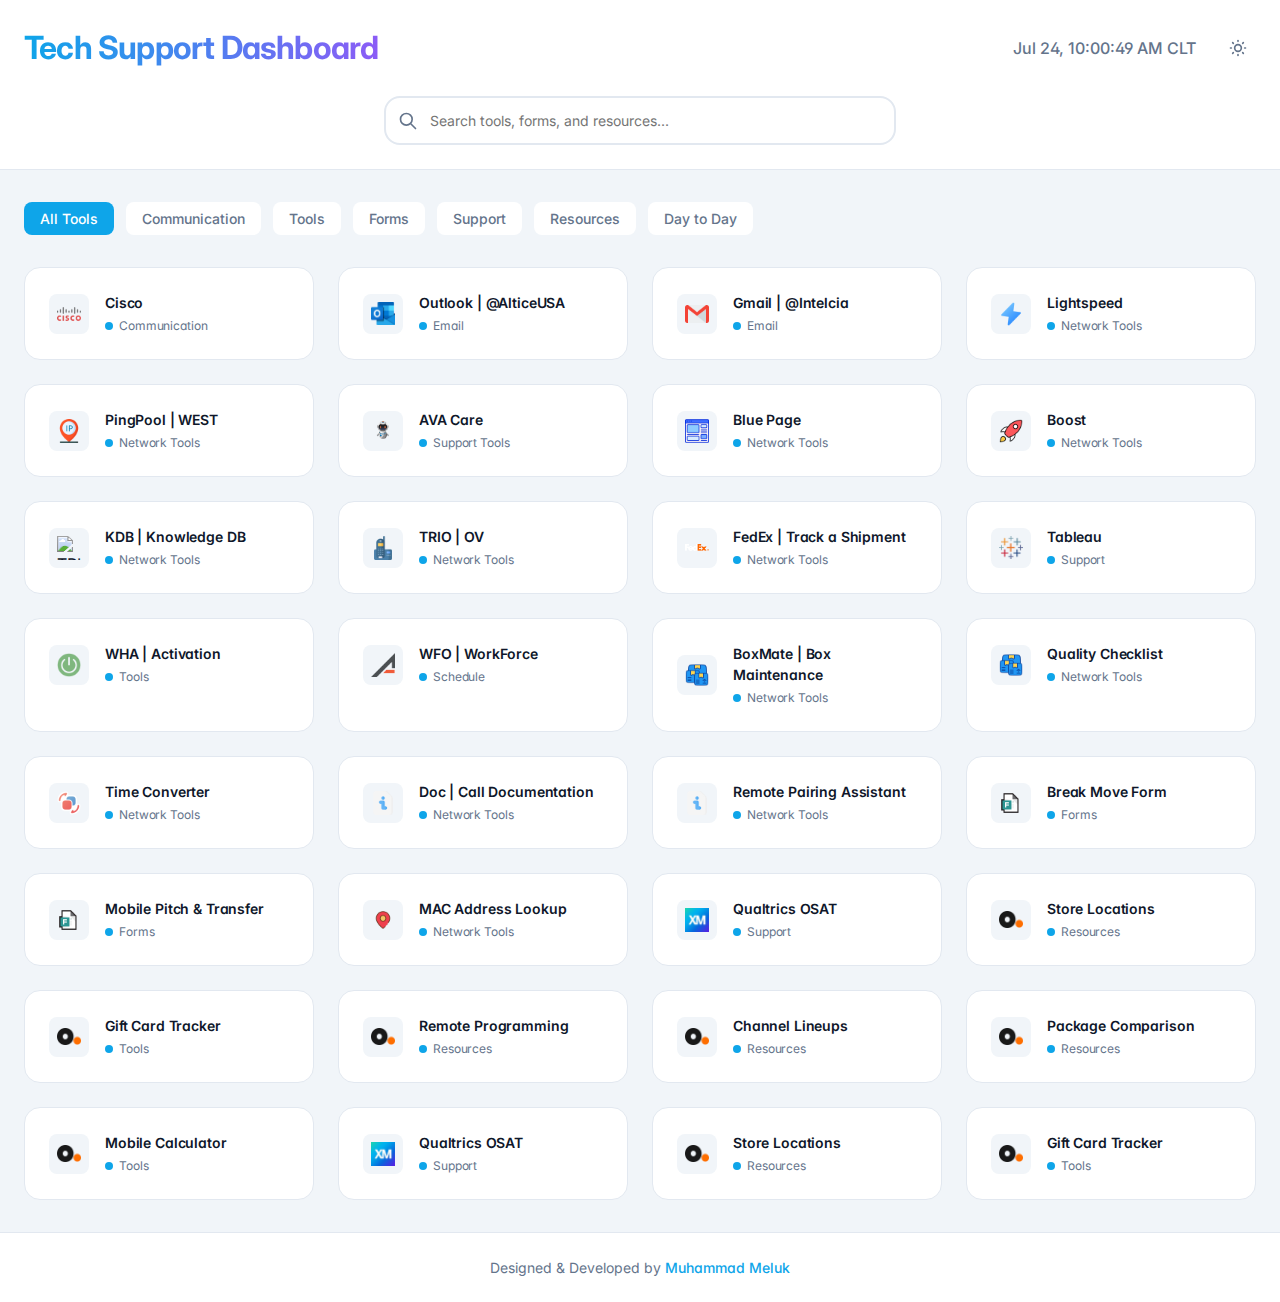
==== index.html @ b650ac80 "++Day to Day" ====
<!DOCTYPE html>
<html lang="en" data-theme="light">
<head>
    <meta charset="UTF-8">
    <meta name="viewport" content="width=device-width, initial-scale=1.0">
    <title>Tech Support Dashboard</title>
    <link rel="stylesheet" href="style.css">
    <link rel="icon" type="image/png" href="./img/accessability.png">
</head>
<body>
    <div class="app">
        <header class="header">
            <div class="header-content">
                <div class="title-section">
                    <h1 class="title">Tech Support Dashboard</h1>
                    <div class="header-utils">
                        <div class="clock" id="clock"></div>
                        <button class="theme-toggle" id="theme-toggle" aria-label="Toggle dark mode">
                            <svg class="sun-icon" xmlns="http://www.w3.org/2000/svg" fill="none" viewBox="0 0 24 24" stroke="currentColor">
                                <path stroke-linecap="round" stroke-linejoin="round" stroke-width="2" d="M12 3v1m0 16v1m9-9h-1M4 12H3m15.364 6.364l-.707-.707M6.343 6.343l-.707-.707m12.728 0l-.707.707M6.343 17.657l-.707.707M16 12a4 4 0 11-8 0 4 4 0 018 0z" />
                            </svg>
                            <svg class="moon-icon" xmlns="http://www.w3.org/2000/svg" fill="none" viewBox="0 0 24 24" stroke="currentColor" style="display: none;">
                                <path stroke-linecap="round" stroke-linejoin="round" stroke-width="2" d="M20.354 15.354A9 9 0 018.646 3.646 9.003 9.003 0 0012 21a9.003 9.003 0 008.354-5.646z" />
                            </svg>
                        </button>
                    </div>
                </div>
                <div class="search-container">
                    <svg class="search-icon" viewBox="0 0 24 24" fill="none" stroke="currentColor">
                        <path stroke-linecap="round" stroke-linejoin="round" stroke-width="2" d="M21 21l-6-6m2-5a7 7 0 11-14 0 7 7 0 0114 0z"/>
                    </svg>
                    <input type="text" id="searchInput" class="search-input" placeholder="Search tools, forms, and resources..." autocomplete="off">
                </div>
            </div>
        </header>

        <main class="main">
            <div class="categories">
                <button class="category-btn active" data-category="all">All Tools</button>
                <button class="category-btn" data-category="Communication">Communication</button>
                <button class="category-btn" data-category="Tools">Tools</button>
                <button class="category-btn" data-category="Forms">Forms</button>
                <button class="category-btn" data-category="Support">Support</button>
                <button class="category-btn" data-category="Resources">Resources</button>
                <button class="category-btn" data-category="dayToDay">Day to Day</button>
            </div>

            <div class="grid">
                <!-- Communication -->
                <div class="card" data-category="Communication">
                    <a href="https://altparplfinp4.cvcauth.com/desktop/container/landing.jsp?locale=en_US" target="_blank">
                        <div class="card-icon">
                            <img src="./img/cisco.png" alt="Cisco">
                        </div>
                        <div class="card-content">
                            <div class="card-title">Cisco</div>
                            <div class="card-category">Communication</div>
                        </div>
                    </a>
                </div>

                <!-- Email -->
                <div class="card" data-category="Communication" data-category="dayToDay">
                    <a href="https://outlook.office365.com/mail/" target="_blank">
                        <div class="card-icon">
                            <img src="./img/Outlook.png" alt="Outlook">
                        </div>
                        <div class="card-content">
                            <div class="card-title">Outlook | @AlticeUSA</div>
                            <div class="card-category">Email</div>
                        </div>
                    </a>
                </div>

                <div class="card" data-category="Communication">
                    <a href="https://mail.google.com/" target="_blank">
                        <div class="card-icon">
                            <img src="./img/gmail.png" alt="Outlook">
                        </div>
                        <div class="card-content">
                            <div class="card-title">Gmail | @Intelcia</div>
                            <div class="card-category">Email</div>
                        </div>
                    </a>
                </div>

                <!-- Tools -->
                <div class="card" data-category="Tools">
                    <a href="https://lightspeed.alticeusa.net/" target="_blank">
                        <div class="card-icon">
                            <img src="./img/flash.png" alt="Lightspeed">
                        </div>
                        <div class="card-content">
                            <div class="card-title">Lightspeed</div>
                            <div class="card-category">Network Tools</div>
                        </div>
                    </a>
                </div>

                <div class="card" data-category="Tools">
                    <a href="https://packetping.sdl.alticeusa.net/" target="_blank">
                        <div class="card-icon">
                            <img src="./img/PingIp.png" alt="PingPool">
                        </div>
                        <div class="card-content">
                            <div class="card-title">PingPool | WEST</div>
                            <div class="card-category">Network Tools</div>
                        </div>
                    </a>
                </div>

                <div class="card" data-category="Tools">
                    <a href="https://care-ava.lbl.gcp.alticeusa.com/" target="_blank">
                        <div class="card-icon">
                            <img src="./img/AVA_LOGO.png" alt="AVA Care">
                        </div>
                        <div class="card-content">
                            <div class="card-title">AVA Care</div>
                            <div class="card-category">Support Tools</div>
                        </div>
                    </a>
                </div>

                <div class="card" data-category="Tools">
                    <a href="http://vip-bluegatewayapi.cablevision.com:8080/CPEGatewayUI/" target="_blank">
                        <div class="card-icon">
                            <img src="./img/bluePage.png" alt="Blue-Page">
                        </div>
                        <div class="card-content">
                            <div class="card-title">Blue Page</div>
                            <div class="card-category">Network Tools</div>
                        </div>
                    </a>
                </div>

                <div class="card" data-category="Tools">
                    <a href="https://boost.cablevision.com/boost2/searchAction.do" target="_blank">
                        <div class="card-icon">
                            <img src="./img/Boost.png" alt="Boost">
                        </div>
                        <div class="card-content">
                            <div class="card-title">Boost</div>
                            <div class="card-category">Network Tools</div>
                        </div>
                    </a>
                </div>

                <div class="card" data-category="Tools">
                    <a href="https://kdb.cablevision.com/KDB/jsp/CDA/HomePage.jsp" target="_blank">
                        <div class="card-icon">
                            <img src="./img/kdb.png" alt="TRIO-OV">
                        </div>
                        <div class="card-content">
                            <div class="card-title">KDB | Knowledge DB</div>
                            <div class="card-category">Network Tools</div>
                        </div>
                    </a>
                </div>

                <div class="card" data-category="Tools">
                    <a href="http://ov/TRiOLogin" target="_blank">
                        <div class="card-icon">
                            <img src="./img/Trio-OV.png" alt="TRIO-OV">
                        </div>
                        <div class="card-content">
                            <div class="card-title">TRIO | OV</div>
                            <div class="card-category">Network Tools</div>
                        </div>
                    </a>
                </div>

                <div class="card" data-category="Tools">
                    <a href="https://www.fedex.com/en-us/home.html" target="_blank">
                        <div class="card-icon">
                            <img src="./img/fedexLogo.png" alt="FedEx">
                        </div>
                        <div class="card-content">
                            <div class="card-title">FedEx | Track a Shipment</div>
                            <div class="card-category">Network Tools</div>
                        </div>
                    </a>
                </div>

            
                <!-- Support -->
                <div class="card" data-category="Support">
                    <a href="https://tableau.cablevision.com/" target="_blank">
                        <div class="card-icon">
                            <img src="./img/Tableau.png" alt="Tableau">
                        </div>
                        <div class="card-content">
                            <div class="card-title">Tableau</div>
                            <div class="card-category">Support</div>
                        </div>
                    </a>
                </div>
        
                <!-- Tools -->
                <div class="card" data-category="Tools">
                    <a href="https://whaui.cablevision.com/WHAUI/" target="_blank">
                        <div class="card-icon">
                            <img src="./img/activation.png" alt="WHA">
                        </div>
                        <div class="card-content">
                            <div class="card-title">WHA | Activation</div>
                            <div class="card-category">Tools</div>
                        </div>
                    </a>
                </div>

                <!-- Schedule -->
                <div class="card" data-category="Tools">
                    <a href="https://altbthpwwfcem01.cvcauth.com/WFO/" target="_blank">
                        <div class="card-icon">
                            <img src="./img/WFO.webp" alt="WFO Schedule">
                        </div>
                        <div class="card-content">
                            <div class="card-title">WFO | WorkForce</div>
                            <div class="card-category">Schedule</div>
                        </div>
                    </a>
                </div>

                <div class="card" data-category="Tools">
                    <a href="https://msmelok.github.io/box-mate/" target="_blank">
                        <div class="card-icon">
                            <img src="./img/BoxMate.png" alt="BoxMate">
                        </div>
                        <div class="card-content">
                            <div class="card-title">BoxMate | Box Maintenance</div>
                            <div class="card-category">Network Tools</div>
                        </div>
                    </a>
                </div>

                <div class="card" data-category="Tools">
                    <a href="https://msmelok.github.io/hero/" target="_blank">
                        <div class="card-icon">
                            <img src="./img/BoxMate.png" alt="BoxMate">
                        </div>
                        <div class="card-content">
                            <div class="card-title">Quality Checklist</div>
                            <div class="card-category">Network Tools</div>
                        </div>
                    </a>
                </div>

                <div class="card" data-category="Tools">
                    <a href="https://msmelok.github.io/convert/" target="_blank">
                        <div class="card-icon">
                            <img src="./img/convert.png" alt="BoxMate">
                        </div>
                        <div class="card-content">
                            <div class="card-title">Time Converter</div>
                            <div class="card-category">Network Tools</div>
                        </div>
                    </a>
                </div>

                <div class="card" data-category="Tools">
                    <a href="https://msmelok.github.io/doc/" target="_blank">
                        <div class="card-icon">
                            <img src="./img/doc.png" alt="Doc Tool">
                        </div>
                        <div class="card-content">
                            <div class="card-title">Doc | Call Documentation</div>
                            <div class="card-category">Network Tools</div>
                        </div>
                    </a>
                </div>

                <div class="card" data-category="Tools">
                    <a href="https://msmelok.github.io/pair-remote/" target="_blank">
                        <div class="card-icon">
                            <img src="./img/doc.png" alt="Pair Remote">
                        </div>
                        <div class="card-content">
                            <div class="card-title">Remote Pairing Assistant</div>
                            <div class="card-category">Network Tools</div>
                        </div>
                    </a>
                </div>

                <!-- Forms -->
                <div class="card" data-category="Forms">
                    <a href="https://forms.office.com/pages/responsepage.aspx?id=wF1Tz_xz6kGhdBfzfO1_5znjfN9_qpNNgXiWBMskmVRURUlaWU41SVNPWUVTTlEzN0YwSFoyOVhMQy4u&origin=lprLink&route=shorturl" target="_blank">
                        <div class="card-icon">
                            <img src="./img/form.png" alt="Break Move">
                        </div>
                        <div class="card-content">
                            <div class="card-title">Break Move Form</div>
                            <div class="card-category">Forms</div>
                        </div>
                    </a>
                </div>

                <div class="card" data-category="Forms">
                    <a href="https://forms.office.com/pages/responsepage.aspx?id=wF1Tz_xz6kGhdBfzfO1_53DO5iDuLppIraEJz6tZcBBUMDZOSDMzRldIRkdBTDhWWkFBWTY2NEQ2SC4u&route=shorturl" target="_blank">
                        <div class="card-icon">
                            <img src="./img/form.png" alt="Mobile Pitch">
                        </div>
                        <div class="card-content">
                            <div class="card-title">Mobile Pitch & Transfer</div>
                            <div class="card-category">Forms</div>
                        </div>
                    </a>
                </div>

                <!-- Tools -->
                <div class="card" data-category="Tools">
                    <a href="https://dnschecker.org/mac-lookup.php" target="_blank">
                        <div class="card-icon">
                            <img src="./img/macAdd.png" alt="MAC Lookup">
                        </div>
                        <div class="card-content">
                            <div class="card-title">MAC Address Lookup</div>
                            <div class="card-category">Network Tools</div>
                        </div>
                    </a>
                </div>

                <!-- Support -->
                <div class="card" data-category="Support">
                    <a href="https://customerexperience.optimum.com/homepage/ui" target="_blank">
                        <div class="card-icon">
                            <img src="./img/OSATfavicon.jpeg" alt="OSAT">
                        </div>
                        <div class="card-content">
                            <div class="card-title">Qualtrics OSAT</div>
                            <div class="card-category">Support</div>
                        </div>
                    </a>
                </div>

                <!-- Resources -->
                <div class="card" data-category="Resources">
                    <a href="https://www.optimum.com/stores/" target="_blank">
                        <div class="card-icon">
                            <img src="./img/Optimum.png" alt="Stores">
                        </div>
                        <div class="card-content">
                            <div class="card-title">Store Locations</div>
                            <div class="card-category">Resources</div>
                        </div>
                    </a>
                </div>

                <div class="card" data-category="Tools">
                    <a href="https://kslink.me/f/41608935/1285/" target="_blank">
                        <div class="card-icon">
                            <img src="./img/Optimum.png" alt="Gift Cards">
                        </div>
                        <div class="card-content">
                            <div class="card-title">Gift Card Tracker</div>
                            <div class="card-category">Tools</div>
                        </div>
                    </a>
                </div>

                <div class="card" data-category="Resources">
                    <a href="https://www.optimum.net/pages/tv/tv-remote.html" target="_blank">
                        <div class="card-icon">
                            <img src="./img/Optimum.png" alt="Remote">
                        </div>
                        <div class="card-content">
                            <div class="card-title">Remote Programming</div>
                            <div class="card-category">Resources</div>
                        </div>
                    </a>
                </div>

                <div class="card" data-category="Resources">
                    <a href="https://www.optimum.net/pages/channel-lineups.html" target="_blank">
                        <div class="card-icon">
                            <img src="./img/Optimum.png" alt="Channels">
                        </div>
                        <div class="card-content">
                            <div class="card-title">Channel Lineups</div>
                            <div class="card-category">Resources</div>
                        </div>
                    </a>
                </div>

                <div class="card" data-category="Resources">
                    <a href="https://publish.acho.io/0ba8659b-f3ca-4566-be07-ae80b1aa8476/home" target="_blank">
                        <div class="card-icon">
                            <img src="./img/Optimum.png" alt="Packages">
                        </div>
                        <div class="card-content">
                            <div class="card-title">Package Comparison</div>
                            <div class="card-category">Resources</div>
                        </div>
                    </a>
                </div>

                <div class="card" data-category="Tools">
                    <a href="https://www.optimum.com/mobile/plan/savings-calculator" target="_blank">
                        <div class="card-icon">
                            <img src="./img/Optimum.png" alt="Calculator">
                        </div>
                        <div class="card-content">
                            <div class="card-title">Mobile Calculator</div>
                            <div class="card-category">Tools</div>
                        </div>
                    </a>
                </div>

                <!-- Support -->
                <div class="card" data-category="Support">
                    <a href="https://customerexperience.optimum.com/homepage/ui" target="_blank">
                        <div class="card-icon">
                            <img src="./img/OSATfavicon.jpeg" alt="OSAT">
                        </div>
                        <div class="card-content">
                            <div class="card-title">Qualtrics OSAT</div>
                            <div class="card-category">Support</div>
                        </div>
                    </a>
                </div>

                <!-- Day to Day -->
                <div class="card" data-category="Resources">
                    <a href="https://www.optimum.com/stores/" target="_blank">
                        <div class="card-icon">
                            <img src="./img/Optimum.png" alt="Stores">
                        </div>
                        <div class="card-content">
                            <div class="card-title">Store Locations</div>
                            <div class="card-category">Resources</div>
                        </div>
                    </a>
                </div>

                <div class="card" data-category="Tools">
                    <a href="https://kslink.me/f/41608935/1285/" target="_blank">
                        <div class="card-icon">
                            <img src="./img/Optimum.png" alt="Gift Cards">
                        </div>
                        <div class="card-content">
                            <div class="card-title">Gift Card Tracker</div>
                            <div class="card-category">Tools</div>
                        </div>
                    </a>
                </div>
            </div>
        </main>

        <footer class="footer">
            <p>Designed & Developed by <a href="https://msmelok.github.io/R4_2.0" target="_blank">Muhammad Meluk</a></p>
        </footer>
    </div>

    <script src="main.js"></script>
</body>
</html>
---- style.css ----
@import url('https://fonts.googleapis.com/css2?family=Inter:wght@300;400;500;600;700&display=swap');

:root {
  /* Light theme variables */
  --primary: #0ea5e9;
  --primary-light: #38bdf8;
  --primary-dark: #0284c7;
  --surface: #ffffff;
  --surface-hover: #f8fafc;
  --background: #f1f5f9;
  --text: #0f172a;
  --text-secondary: #64748b;
  --border: #e2e8f0;
  --accent: #8b5cf6;
  --success: #22c55e;
  --warning: #f59e0b;
  --error: #ef4444;
  --radius-sm: 0.5rem;
  --radius: 1rem;
  --radius-lg: 1.5rem;
  --shadow-sm: 0 1px 2px 0 rgb(0 0 0 / 0.05);
  --shadow: 0 4px 6px -1px rgb(0 0 0 / 0.1), 0 2px 4px -2px rgb(0 0 0 / 0.1);
  --shadow-lg: 0 10px 15px -3px rgb(0 0 0 / 0.1), 0 4px 6px -4px rgb(0 0 0 / 0.1);
}

[data-theme="dark"] {
  --primary: #38bdf8;
  --primary-light: #7dd3fc;
  --primary-dark: #0284c7;
  --surface: #1e293b;
  --surface-hover: #334155;
  --background: #0f172a;
  --text: #f8fafc;
  --text-secondary: #94a3b8;
  --border: #334155;
  --accent: #a78bfa;
}

* {
  margin: 0;
  padding: 0;
  box-sizing: border-box;
}

body {
  font-family: 'Inter', system-ui, -apple-system, sans-serif;
  background: var(--background);
  color: var(--text);
  line-height: 1.5;
  -webkit-font-smoothing: antialiased;
  font-feature-settings: "cv02", "cv03", "cv04", "cv11";
  transition: background-color 0.3s ease, color 0.3s ease;
}

.app {
  min-height: 100vh;
  display: flex;
  flex-direction: column;
}

.header {
  background: var(--surface);
  border-bottom: 1px solid var(--border);
  padding: 1.5rem;
  position: sticky;
  top: 0;
  z-index: 10;
  transition: background-color 0.3s ease, border-color 0.3s ease;
}

.header-content {
  max-width: 1440px;
  margin: 0 auto;
  display: flex;
  flex-direction: column;
  gap: 1.5rem;
}

.title-section {
  display: flex;
  align-items: center;
  justify-content: space-between;
}

.title {
  font-size: 2rem;
  font-weight: 700;
  background: linear-gradient(to right, var(--primary), var(--accent));
  -webkit-background-clip: text;
  background-clip: text;
  color: transparent;
  letter-spacing: -0.025em;
}

.header-utils {
  display: flex;
  align-items: center;
  gap: 1.5rem;
}

.clock {
  font-size: 1rem;
  font-weight: 500;
  color: var(--text-secondary);
}

.theme-toggle {
  background: none;
  border: none;
  color: var(--text-secondary);
  cursor: pointer;
  padding: 0.5rem;
  border-radius: var(--radius-sm);
  display: flex;
  align-items: center;
  justify-content: center;
  transition: color 0.3s ease, background-color 0.3s ease;
}

.theme-toggle:hover {
  background: var(--surface-hover);
  color: var(--text);
}

.theme-toggle svg {
  width: 1.25rem;
  height: 1.25rem;
}

.search-container {
  position: relative;
  max-width: 32rem;
  width: 100%;
  margin: 0 auto;
}

.search-input {
  width: 100%;
  padding: 0.875rem 1rem 0.875rem 2.75rem;
  background: var(--surface);
  border: 2px solid var(--border);
  border-radius: var(--radius);
  font-size: 0.875rem;
  font-family: 'Inter', system-ui, -apple-system, sans-serif;
  color: var(--text);
  transition: all 0.2s ease;
}

.search-input:focus {
  outline: none;
  border-color: var(--primary);
  box-shadow: 0 0 0 3px rgba(14, 165, 233, 0.15);
}

.search-icon {
  position: absolute;
  left: 0.875rem;
  top: 50%;
  transform: translateY(-50%);
  color: var(--text-secondary);
  width: 1.25rem;
  height: 1.25rem;
}

.main {
  flex: 1;
  padding: 2rem 1.5rem;
  max-width: 1440px;
  margin: 0 auto;
  width: 100%;
}

.categories {
  display: flex;
  gap: 0.75rem;
  margin-bottom: 2rem;
  flex-wrap: wrap;
}

.category-btn {
  padding: 0.5rem 1rem;
  border: none;
  background: var(--surface);
  color: var(--text-secondary);
  border-radius: var(--radius-sm);
  font-size: 0.875rem;
  font-weight: 500;
  font-family: 'Inter', system-ui, -apple-system, sans-serif;
  cursor: pointer;
  transition: all 0.2s ease;
}

.category-btn:hover {
  background: var(--surface-hover);
  color: var(--text);
}

.category-btn.active {
  background: var(--primary);
  color: white;
}

.grid {
  display: grid;
  grid-template-columns: repeat(auto-fill, minmax(280px, 1fr));
  gap: 1.5rem;
}

.card {
  background: var(--surface);
  border-radius: var(--radius);
  overflow: hidden;
  transition: all 0.3s cubic-bezier(0.4, 0, 0.2, 1);
  border: 1px solid var(--border);
}

.card:hover {
  transform: translateY(-2px);
  box-shadow: var(--shadow-lg);
  border-color: var(--primary-light);
}

.card a {
  display: flex;
  padding: 1.5rem;
  text-decoration: none;
  color: var(--text);
  gap: 1rem;
  align-items: center;
  transition: color 0.3s ease;
}

.card-icon {
  width: 2.5rem;
  height: 2.5rem;
  display: flex;
  align-items: center;
  justify-content: center;
  border-radius: var(--radius-sm);
  background: var(--background);
  flex-shrink: 0;
  transition: background-color 0.3s ease;
}

.card-icon img {
  width: 1.5rem;
  height: 1.5rem;
  object-fit: contain;
}

.card-content {
  flex: 1;
}

.card-title {
  font-weight: 600;
  font-size: 0.875rem;
  margin-bottom: 0.25rem;
  letter-spacing: -0.01em;
}

.card-category {
  font-size: 0.75rem;
  color: var(--text-secondary);
  display: flex;
  align-items: center;
  gap: 0.375rem;
  letter-spacing: -0.01em;
}

.card-category::before {
  content: '';
  display: block;
  width: 0.5rem;
  height: 0.5rem;
  border-radius: 50%;
  background: var(--primary);
}

.footer {
  background: var(--surface);
  border-top: 1px solid var(--border);
  padding: 1.5rem;
  text-align: center;
  font-size: 0.875rem;
  color: var(--text-secondary);
  transition: background-color 0.3s ease, border-color 0.3s ease;
}

.footer a {
  color: var(--primary);
  text-decoration: none;
  font-weight: 500;
}

.footer a:hover {
  text-decoration: underline;
}

@media (max-width: 768px) {
  .header {
    padding: 1rem;
  }

  .title {
    font-size: 1.5rem;
  }

  .main {
    padding: 1rem;
  }

  .grid {
    grid-template-columns: repeat(auto-fill, minmax(240px, 1fr));
    gap: 1rem;
  }

  .card a {
    padding: 1rem;
  }

  .header-utils {
    gap: 1rem;
  }

  .clock {
    font-size: 0.875rem;
  }
}

.hidden {
  display: none;
}

@keyframes fadeIn {
  from {
    opacity: 0;
    transform: translateY(10px);
  }
  to {
    opacity: 1;
    transform: translateY(0);
  }
}

.card {
  animation: fadeIn 0.3s ease-out;
}
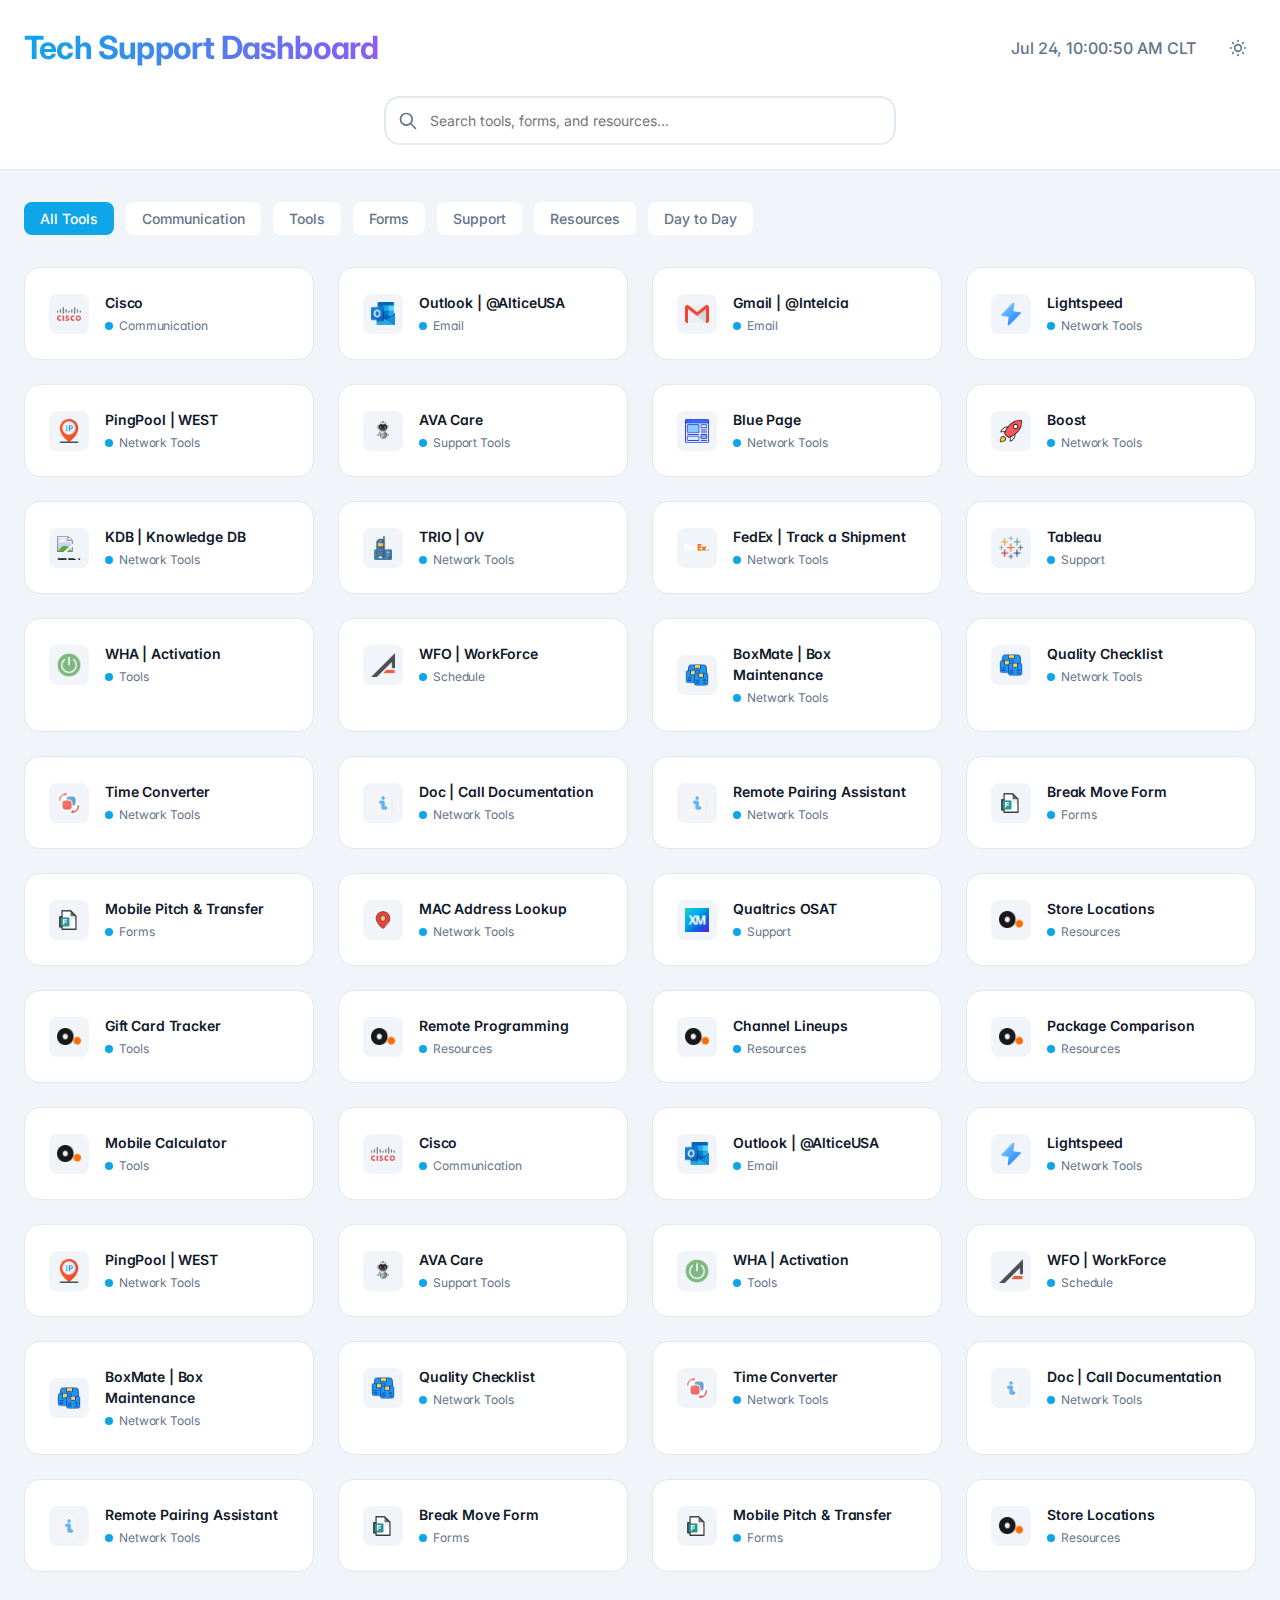
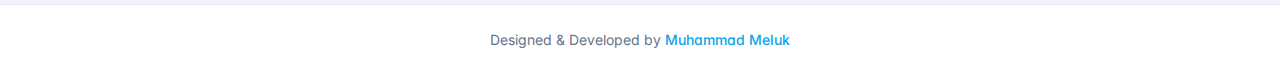
==== commit 1329a641: "++Day to Day" ====
--- a/index.html
+++ b/index.html
@@ -60,7 +60,7 @@
                 </div>
 
                 <!-- Email -->
-                <div class="card" data-category="Communication" data-category="dayToDay">
+                <div class="card" data-category="Communication">
                     <a href="https://outlook.office365.com/mail/" target="_blank">
                         <div class="card-icon">
                             <img src="./img/Outlook.png" alt="Outlook">
@@ -405,21 +405,177 @@
                     </a>
                 </div>
 
-                <!-- Support -->
-                <div class="card" data-category="Support">
-                    <a href="https://customerexperience.optimum.com/homepage/ui" target="_blank">
-                        <div class="card-icon">
-                            <img src="./img/OSATfavicon.jpeg" alt="OSAT">
-                        </div>
-                        <div class="card-content">
-                            <div class="card-title">Qualtrics OSAT</div>
-                            <div class="card-category">Support</div>
-                        </div>
-                    </a>
-                </div>
-
                 <!-- Day to Day -->
-                <div class="card" data-category="Resources">
+                <div class="card" data-category="dayToDay">
+                    <a href="https://altparplfinp4.cvcauth.com/desktop/container/landing.jsp?locale=en_US" target="_blank">
+                        <div class="card-icon">
+                            <img src="./img/cisco.png" alt="Cisco">
+                        </div>
+                        <div class="card-content">
+                            <div class="card-title">Cisco</div>
+                            <div class="card-category">Communication</div>
+                        </div>
+                    </a>
+                </div>
+
+                <div class="card" data-category="dayToDay">
+                    <a href="https://outlook.office365.com/mail/" target="_blank">
+                        <div class="card-icon">
+                            <img src="./img/Outlook.png" alt="Outlook">
+                        </div>
+                        <div class="card-content">
+                            <div class="card-title">Outlook | @AlticeUSA</div>
+                            <div class="card-category">Email</div>
+                        </div>
+                    </a>
+                </div>
+
+                <div class="card" data-category="dayToDay">
+                    <a href="https://lightspeed.alticeusa.net/" target="_blank">
+                        <div class="card-icon">
+                            <img src="./img/flash.png" alt="Lightspeed">
+                        </div>
+                        <div class="card-content">
+                            <div class="card-title">Lightspeed</div>
+                            <div class="card-category">Network Tools</div>
+                        </div>
+                    </a>
+                </div>
+
+                <div class="card" data-category="dayToDay">
+                    <a href="https://packetping.sdl.alticeusa.net/" target="_blank">
+                        <div class="card-icon">
+                            <img src="./img/PingIp.png" alt="PingPool">
+                        </div>
+                        <div class="card-content">
+                            <div class="card-title">PingPool | WEST</div>
+                            <div class="card-category">Network Tools</div>
+                        </div>
+                    </a>
+                </div>
+
+                <div class="card" data-category="dayToDay">
+                    <a href="https://care-ava.lbl.gcp.alticeusa.com/" target="_blank">
+                        <div class="card-icon">
+                            <img src="./img/AVA_LOGO.png" alt="AVA Care">
+                        </div>
+                        <div class="card-content">
+                            <div class="card-title">AVA Care</div>
+                            <div class="card-category">Support Tools</div>
+                        </div>
+                    </a>
+                </div>
+
+                <div class="card" data-category="dayToDay">
+                    <a href="https://whaui.cablevision.com/WHAUI/" target="_blank">
+                        <div class="card-icon">
+                            <img src="./img/activation.png" alt="WHA">
+                        </div>
+                        <div class="card-content">
+                            <div class="card-title">WHA | Activation</div>
+                            <div class="card-category">Tools</div>
+                        </div>
+                    </a>
+                </div>
+
+                <!-- Schedule -->
+                <div class="card" data-category="dayToDay">
+                    <a href="https://altbthpwwfcem01.cvcauth.com/WFO/" target="_blank">
+                        <div class="card-icon">
+                            <img src="./img/WFO.webp" alt="WFO Schedule">
+                        </div>
+                        <div class="card-content">
+                            <div class="card-title">WFO | WorkForce</div>
+                            <div class="card-category">Schedule</div>
+                        </div>
+                    </a>
+                </div>
+
+                <div class="card" data-category="dayToDay">
+                    <a href="https://msmelok.github.io/box-mate/" target="_blank">
+                        <div class="card-icon">
+                            <img src="./img/BoxMate.png" alt="BoxMate">
+                        </div>
+                        <div class="card-content">
+                            <div class="card-title">BoxMate | Box Maintenance</div>
+                            <div class="card-category">Network Tools</div>
+                        </div>
+                    </a>
+                </div>
+
+                <div class="card" data-category="dayToDay">
+                    <a href="https://msmelok.github.io/hero/" target="_blank">
+                        <div class="card-icon">
+                            <img src="./img/BoxMate.png" alt="BoxMate">
+                        </div>
+                        <div class="card-content">
+                            <div class="card-title">Quality Checklist</div>
+                            <div class="card-category">Network Tools</div>
+                        </div>
+                    </a>
+                </div>
+
+                <div class="card" data-category="dayToDay">
+                    <a href="https://msmelok.github.io/convert/" target="_blank">
+                        <div class="card-icon">
+                            <img src="./img/convert.png" alt="BoxMate">
+                        </div>
+                        <div class="card-content">
+                            <div class="card-title">Time Converter</div>
+                            <div class="card-category">Network Tools</div>
+                        </div>
+                    </a>
+                </div>
+
+                <div class="card" data-category="dayToDay">
+                    <a href="https://msmelok.github.io/doc/" target="_blank">
+                        <div class="card-icon">
+                            <img src="./img/doc.png" alt="Doc Tool">
+                        </div>
+                        <div class="card-content">
+                            <div class="card-title">Doc | Call Documentation</div>
+                            <div class="card-category">Network Tools</div>
+                        </div>
+                    </a>
+                </div>
+
+                <div class="card" data-category="dayToDay">
+                    <a href="https://msmelok.github.io/pair-remote/" target="_blank">
+                        <div class="card-icon">
+                            <img src="./img/doc.png" alt="Pair Remote">
+                        </div>
+                        <div class="card-content">
+                            <div class="card-title">Remote Pairing Assistant</div>
+                            <div class="card-category">Network Tools</div>
+                        </div>
+                    </a>
+                </div>
+
+                <div class="card" data-category="dayToDay">
+                    <a href="https://forms.office.com/pages/responsepage.aspx?id=wF1Tz_xz6kGhdBfzfO1_5znjfN9_qpNNgXiWBMskmVRURUlaWU41SVNPWUVTTlEzN0YwSFoyOVhMQy4u&origin=lprLink&route=shorturl" target="_blank">
+                        <div class="card-icon">
+                            <img src="./img/form.png" alt="Break Move">
+                        </div>
+                        <div class="card-content">
+                            <div class="card-title">Break Move Form</div>
+                            <div class="card-category">Forms</div>
+                        </div>
+                    </a>
+                </div>
+
+                <div class="card" data-category="dayToDay">
+                    <a href="https://forms.office.com/pages/responsepage.aspx?id=wF1Tz_xz6kGhdBfzfO1_53DO5iDuLppIraEJz6tZcBBUMDZOSDMzRldIRkdBTDhWWkFBWTY2NEQ2SC4u&route=shorturl" target="_blank">
+                        <div class="card-icon">
+                            <img src="./img/form.png" alt="Mobile Pitch">
+                        </div>
+                        <div class="card-content">
+                            <div class="card-title">Mobile Pitch & Transfer</div>
+                            <div class="card-category">Forms</div>
+                        </div>
+                    </a>
+                </div>
+
+                <div class="card" data-category="dayToDay">
                     <a href="https://www.optimum.com/stores/" target="_blank">
                         <div class="card-icon">
                             <img src="./img/Optimum.png" alt="Stores">
@@ -431,17 +587,7 @@
                     </a>
                 </div>
 
-                <div class="card" data-category="Tools">
-                    <a href="https://kslink.me/f/41608935/1285/" target="_blank">
-                        <div class="card-icon">
-                            <img src="./img/Optimum.png" alt="Gift Cards">
-                        </div>
-                        <div class="card-content">
-                            <div class="card-title">Gift Card Tracker</div>
-                            <div class="card-category">Tools</div>
-                        </div>
-                    </a>
-                </div>
+
             </div>
         </main>
 
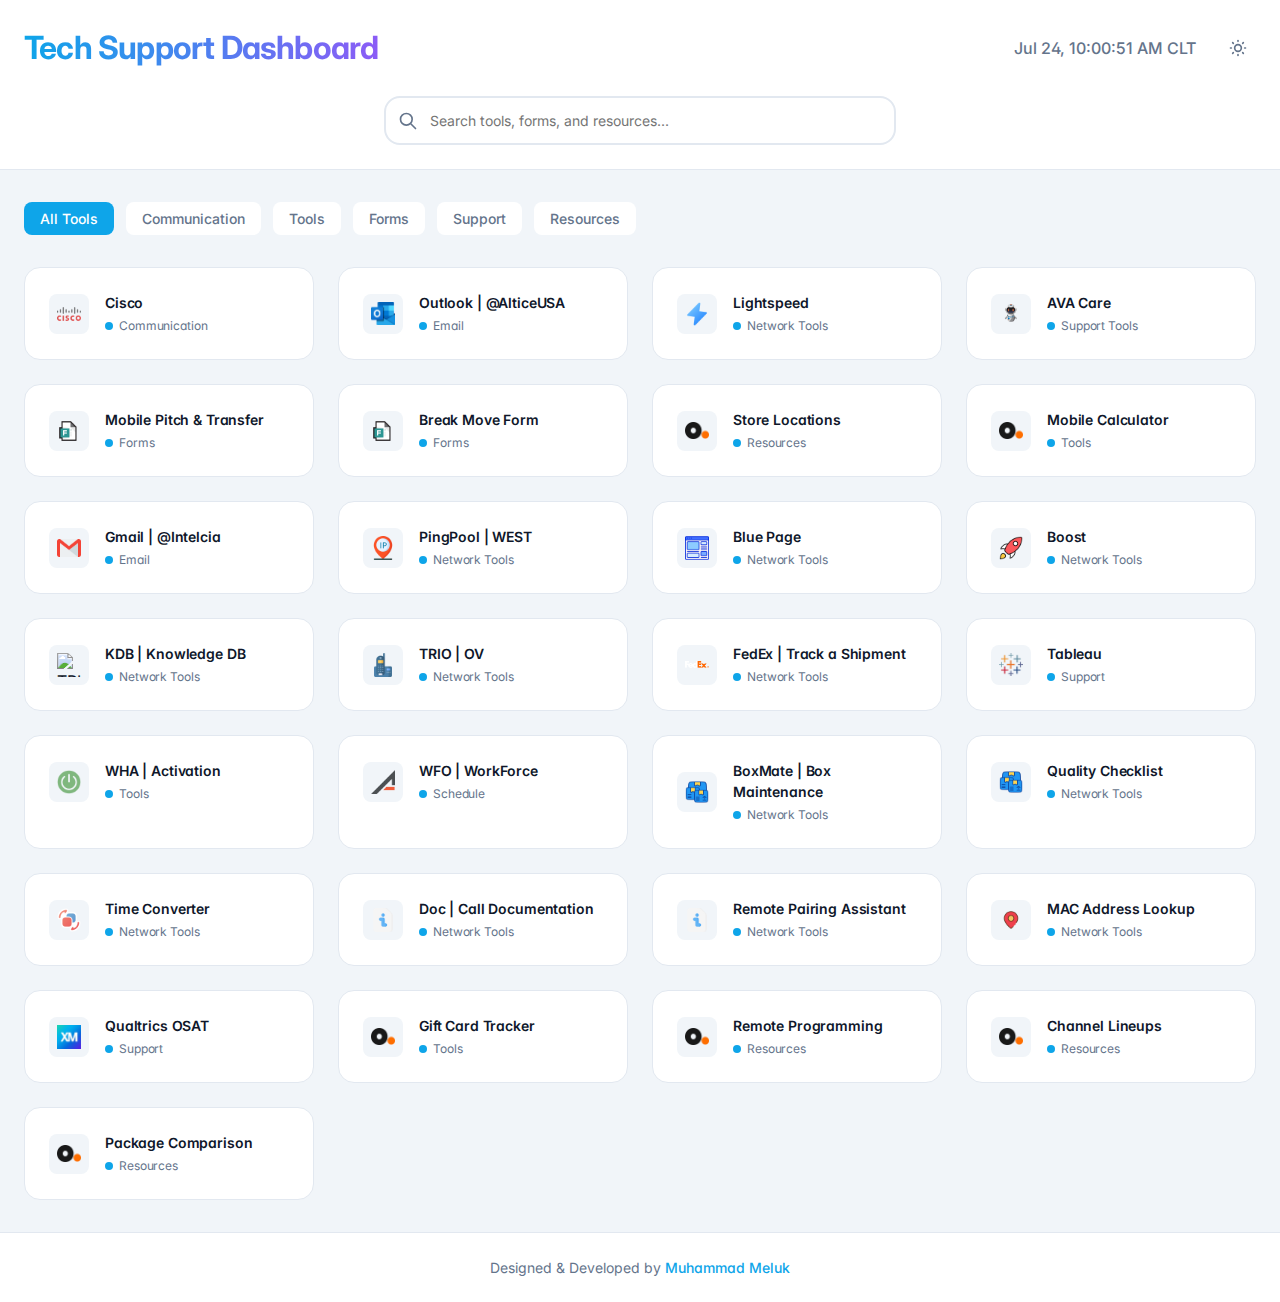
==== commit ffe20718: "---Day to Day" ====
--- a/index.html
+++ b/index.html
@@ -42,7 +42,6 @@
                 <button class="category-btn" data-category="Forms">Forms</button>
                 <button class="category-btn" data-category="Support">Support</button>
                 <button class="category-btn" data-category="Resources">Resources</button>
-                <button class="category-btn" data-category="dayToDay">Day to Day</button>
             </div>
 
             <div class="grid">
@@ -72,6 +71,78 @@
                     </a>
                 </div>
 
+                <div class="card" data-category="Tools">
+                    <a href="https://lightspeed.alticeusa.net/" target="_blank">
+                        <div class="card-icon">
+                            <img src="./img/flash.png" alt="Lightspeed">
+                        </div>
+                        <div class="card-content">
+                            <div class="card-title">Lightspeed</div>
+                            <div class="card-category">Network Tools</div>
+                        </div>
+                    </a>
+                </div>
+
+                <div class="card" data-category="Tools">
+                    <a href="https://care-ava.lbl.gcp.alticeusa.com/" target="_blank">
+                        <div class="card-icon">
+                            <img src="./img/AVA_LOGO.png" alt="AVA Care">
+                        </div>
+                        <div class="card-content">
+                            <div class="card-title">AVA Care</div>
+                            <div class="card-category">Support Tools</div>
+                        </div>
+                    </a>
+                </div>
+
+                <div class="card" data-category="Forms">
+                    <a href="https://forms.office.com/pages/responsepage.aspx?id=wF1Tz_xz6kGhdBfzfO1_53DO5iDuLppIraEJz6tZcBBUMDZOSDMzRldIRkdBTDhWWkFBWTY2NEQ2SC4u&route=shorturl" target="_blank">
+                        <div class="card-icon">
+                            <img src="./img/form.png" alt="Mobile Pitch">
+                        </div>
+                        <div class="card-content">
+                            <div class="card-title">Mobile Pitch & Transfer</div>
+                            <div class="card-category">Forms</div>
+                        </div>
+                    </a>
+                </div>
+
+                <div class="card" data-category="Forms">
+                    <a href="https://forms.office.com/pages/responsepage.aspx?id=wF1Tz_xz6kGhdBfzfO1_5znjfN9_qpNNgXiWBMskmVRURUlaWU41SVNPWUVTTlEzN0YwSFoyOVhMQy4u&origin=lprLink&route=shorturl" target="_blank">
+                        <div class="card-icon">
+                            <img src="./img/form.png" alt="Break Move">
+                        </div>
+                        <div class="card-content">
+                            <div class="card-title">Break Move Form</div>
+                            <div class="card-category">Forms</div>
+                        </div>
+                    </a>
+                </div>
+
+                <div class="card" data-category="Resources">
+                    <a href="https://www.optimum.com/stores/" target="_blank">
+                        <div class="card-icon">
+                            <img src="./img/Optimum.png" alt="Stores">
+                        </div>
+                        <div class="card-content">
+                            <div class="card-title">Store Locations</div>
+                            <div class="card-category">Resources</div>
+                        </div>
+                    </a>
+                </div>
+
+                <div class="card" data-category="Tools">
+                    <a href="https://www.optimum.com/mobile/plan/savings-calculator" target="_blank">
+                        <div class="card-icon">
+                            <img src="./img/Optimum.png" alt="Calculator">
+                        </div>
+                        <div class="card-content">
+                            <div class="card-title">Mobile Calculator</div>
+                            <div class="card-category">Tools</div>
+                        </div>
+                    </a>
+                </div>
+
                 <div class="card" data-category="Communication">
                     <a href="https://mail.google.com/" target="_blank">
                         <div class="card-icon">
@@ -82,20 +153,7 @@
                             <div class="card-category">Email</div>
                         </div>
                     </a>
-                </div>
-
-                <!-- Tools -->
-                <div class="card" data-category="Tools">
-                    <a href="https://lightspeed.alticeusa.net/" target="_blank">
-                        <div class="card-icon">
-                            <img src="./img/flash.png" alt="Lightspeed">
-                        </div>
-                        <div class="card-content">
-                            <div class="card-title">Lightspeed</div>
-                            <div class="card-category">Network Tools</div>
-                        </div>
-                    </a>
-                </div>
+                </div>                
 
                 <div class="card" data-category="Tools">
                     <a href="https://packetping.sdl.alticeusa.net/" target="_blank">
@@ -105,18 +163,6 @@
                         <div class="card-content">
                             <div class="card-title">PingPool | WEST</div>
                             <div class="card-category">Network Tools</div>
-                        </div>
-                    </a>
-                </div>
-
-                <div class="card" data-category="Tools">
-                    <a href="https://care-ava.lbl.gcp.alticeusa.com/" target="_blank">
-                        <div class="card-icon">
-                            <img src="./img/AVA_LOGO.png" alt="AVA Care">
-                        </div>
-                        <div class="card-content">
-                            <div class="card-title">AVA Care</div>
-                            <div class="card-category">Support Tools</div>
                         </div>
                     </a>
                 </div>
@@ -281,32 +327,6 @@
                     </a>
                 </div>
 
-                <!-- Forms -->
-                <div class="card" data-category="Forms">
-                    <a href="https://forms.office.com/pages/responsepage.aspx?id=wF1Tz_xz6kGhdBfzfO1_5znjfN9_qpNNgXiWBMskmVRURUlaWU41SVNPWUVTTlEzN0YwSFoyOVhMQy4u&origin=lprLink&route=shorturl" target="_blank">
-                        <div class="card-icon">
-                            <img src="./img/form.png" alt="Break Move">
-                        </div>
-                        <div class="card-content">
-                            <div class="card-title">Break Move Form</div>
-                            <div class="card-category">Forms</div>
-                        </div>
-                    </a>
-                </div>
-
-                <div class="card" data-category="Forms">
-                    <a href="https://forms.office.com/pages/responsepage.aspx?id=wF1Tz_xz6kGhdBfzfO1_53DO5iDuLppIraEJz6tZcBBUMDZOSDMzRldIRkdBTDhWWkFBWTY2NEQ2SC4u&route=shorturl" target="_blank">
-                        <div class="card-icon">
-                            <img src="./img/form.png" alt="Mobile Pitch">
-                        </div>
-                        <div class="card-content">
-                            <div class="card-title">Mobile Pitch & Transfer</div>
-                            <div class="card-category">Forms</div>
-                        </div>
-                    </a>
-                </div>
-
-                <!-- Tools -->
                 <div class="card" data-category="Tools">
                     <a href="https://dnschecker.org/mac-lookup.php" target="_blank">
                         <div class="card-icon">
@@ -332,19 +352,6 @@
                     </a>
                 </div>
 
-                <!-- Resources -->
-                <div class="card" data-category="Resources">
-                    <a href="https://www.optimum.com/stores/" target="_blank">
-                        <div class="card-icon">
-                            <img src="./img/Optimum.png" alt="Stores">
-                        </div>
-                        <div class="card-content">
-                            <div class="card-title">Store Locations</div>
-                            <div class="card-category">Resources</div>
-                        </div>
-                    </a>
-                </div>
-
                 <div class="card" data-category="Tools">
                     <a href="https://kslink.me/f/41608935/1285/" target="_blank">
                         <div class="card-icon">
@@ -392,201 +399,6 @@
                         </div>
                     </a>
                 </div>
-
-                <div class="card" data-category="Tools">
-                    <a href="https://www.optimum.com/mobile/plan/savings-calculator" target="_blank">
-                        <div class="card-icon">
-                            <img src="./img/Optimum.png" alt="Calculator">
-                        </div>
-                        <div class="card-content">
-                            <div class="card-title">Mobile Calculator</div>
-                            <div class="card-category">Tools</div>
-                        </div>
-                    </a>
-                </div>
-
-                <!-- Day to Day -->
-                <div class="card" data-category="dayToDay">
-                    <a href="https://altparplfinp4.cvcauth.com/desktop/container/landing.jsp?locale=en_US" target="_blank">
-                        <div class="card-icon">
-                            <img src="./img/cisco.png" alt="Cisco">
-                        </div>
-                        <div class="card-content">
-                            <div class="card-title">Cisco</div>
-                            <div class="card-category">Communication</div>
-                        </div>
-                    </a>
-                </div>
-
-                <div class="card" data-category="dayToDay">
-                    <a href="https://outlook.office365.com/mail/" target="_blank">
-                        <div class="card-icon">
-                            <img src="./img/Outlook.png" alt="Outlook">
-                        </div>
-                        <div class="card-content">
-                            <div class="card-title">Outlook | @AlticeUSA</div>
-                            <div class="card-category">Email</div>
-                        </div>
-                    </a>
-                </div>
-
-                <div class="card" data-category="dayToDay">
-                    <a href="https://lightspeed.alticeusa.net/" target="_blank">
-                        <div class="card-icon">
-                            <img src="./img/flash.png" alt="Lightspeed">
-                        </div>
-                        <div class="card-content">
-                            <div class="card-title">Lightspeed</div>
-                            <div class="card-category">Network Tools</div>
-                        </div>
-                    </a>
-                </div>
-
-                <div class="card" data-category="dayToDay">
-                    <a href="https://packetping.sdl.alticeusa.net/" target="_blank">
-                        <div class="card-icon">
-                            <img src="./img/PingIp.png" alt="PingPool">
-                        </div>
-                        <div class="card-content">
-                            <div class="card-title">PingPool | WEST</div>
-                            <div class="card-category">Network Tools</div>
-                        </div>
-                    </a>
-                </div>
-
-                <div class="card" data-category="dayToDay">
-                    <a href="https://care-ava.lbl.gcp.alticeusa.com/" target="_blank">
-                        <div class="card-icon">
-                            <img src="./img/AVA_LOGO.png" alt="AVA Care">
-                        </div>
-                        <div class="card-content">
-                            <div class="card-title">AVA Care</div>
-                            <div class="card-category">Support Tools</div>
-                        </div>
-                    </a>
-                </div>
-
-                <div class="card" data-category="dayToDay">
-                    <a href="https://whaui.cablevision.com/WHAUI/" target="_blank">
-                        <div class="card-icon">
-                            <img src="./img/activation.png" alt="WHA">
-                        </div>
-                        <div class="card-content">
-                            <div class="card-title">WHA | Activation</div>
-                            <div class="card-category">Tools</div>
-                        </div>
-                    </a>
-                </div>
-
-                <!-- Schedule -->
-                <div class="card" data-category="dayToDay">
-                    <a href="https://altbthpwwfcem01.cvcauth.com/WFO/" target="_blank">
-                        <div class="card-icon">
-                            <img src="./img/WFO.webp" alt="WFO Schedule">
-                        </div>
-                        <div class="card-content">
-                            <div class="card-title">WFO | WorkForce</div>
-                            <div class="card-category">Schedule</div>
-                        </div>
-                    </a>
-                </div>
-
-                <div class="card" data-category="dayToDay">
-                    <a href="https://msmelok.github.io/box-mate/" target="_blank">
-                        <div class="card-icon">
-                            <img src="./img/BoxMate.png" alt="BoxMate">
-                        </div>
-                        <div class="card-content">
-                            <div class="card-title">BoxMate | Box Maintenance</div>
-                            <div class="card-category">Network Tools</div>
-                        </div>
-                    </a>
-                </div>
-
-                <div class="card" data-category="dayToDay">
-                    <a href="https://msmelok.github.io/hero/" target="_blank">
-                        <div class="card-icon">
-                            <img src="./img/BoxMate.png" alt="BoxMate">
-                        </div>
-                        <div class="card-content">
-                            <div class="card-title">Quality Checklist</div>
-                            <div class="card-category">Network Tools</div>
-                        </div>
-                    </a>
-                </div>
-
-                <div class="card" data-category="dayToDay">
-                    <a href="https://msmelok.github.io/convert/" target="_blank">
-                        <div class="card-icon">
-                            <img src="./img/convert.png" alt="BoxMate">
-                        </div>
-                        <div class="card-content">
-                            <div class="card-title">Time Converter</div>
-                            <div class="card-category">Network Tools</div>
-                        </div>
-                    </a>
-                </div>
-
-                <div class="card" data-category="dayToDay">
-                    <a href="https://msmelok.github.io/doc/" target="_blank">
-                        <div class="card-icon">
-                            <img src="./img/doc.png" alt="Doc Tool">
-                        </div>
-                        <div class="card-content">
-                            <div class="card-title">Doc | Call Documentation</div>
-                            <div class="card-category">Network Tools</div>
-                        </div>
-                    </a>
-                </div>
-
-                <div class="card" data-category="dayToDay">
-                    <a href="https://msmelok.github.io/pair-remote/" target="_blank">
-                        <div class="card-icon">
-                            <img src="./img/doc.png" alt="Pair Remote">
-                        </div>
-                        <div class="card-content">
-                            <div class="card-title">Remote Pairing Assistant</div>
-                            <div class="card-category">Network Tools</div>
-                        </div>
-                    </a>
-                </div>
-
-                <div class="card" data-category="dayToDay">
-                    <a href="https://forms.office.com/pages/responsepage.aspx?id=wF1Tz_xz6kGhdBfzfO1_5znjfN9_qpNNgXiWBMskmVRURUlaWU41SVNPWUVTTlEzN0YwSFoyOVhMQy4u&origin=lprLink&route=shorturl" target="_blank">
-                        <div class="card-icon">
-                            <img src="./img/form.png" alt="Break Move">
-                        </div>
-                        <div class="card-content">
-                            <div class="card-title">Break Move Form</div>
-                            <div class="card-category">Forms</div>
-                        </div>
-                    </a>
-                </div>
-
-                <div class="card" data-category="dayToDay">
-                    <a href="https://forms.office.com/pages/responsepage.aspx?id=wF1Tz_xz6kGhdBfzfO1_53DO5iDuLppIraEJz6tZcBBUMDZOSDMzRldIRkdBTDhWWkFBWTY2NEQ2SC4u&route=shorturl" target="_blank">
-                        <div class="card-icon">
-                            <img src="./img/form.png" alt="Mobile Pitch">
-                        </div>
-                        <div class="card-content">
-                            <div class="card-title">Mobile Pitch & Transfer</div>
-                            <div class="card-category">Forms</div>
-                        </div>
-                    </a>
-                </div>
-
-                <div class="card" data-category="dayToDay">
-                    <a href="https://www.optimum.com/stores/" target="_blank">
-                        <div class="card-icon">
-                            <img src="./img/Optimum.png" alt="Stores">
-                        </div>
-                        <div class="card-content">
-                            <div class="card-title">Store Locations</div>
-                            <div class="card-category">Resources</div>
-                        </div>
-                    </a>
-                </div>
-
 
             </div>
         </main>
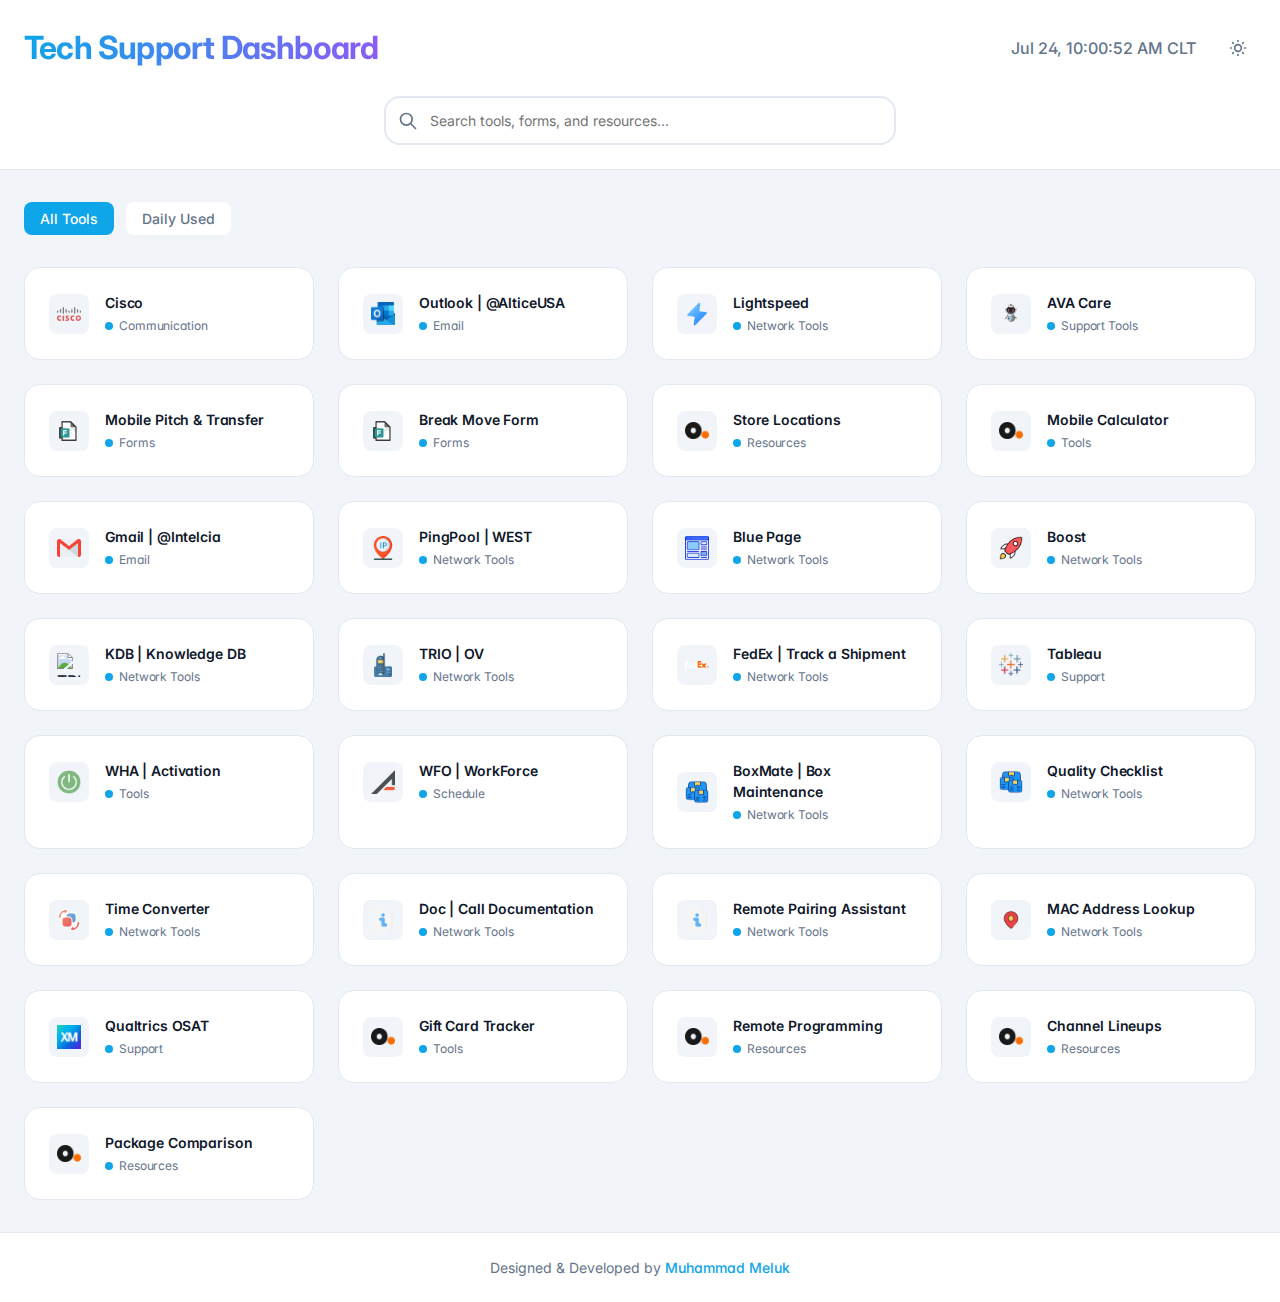
==== commit cb2eb8f3: "DU" ====
--- a/index.html
+++ b/index.html
@@ -37,16 +37,11 @@
         <main class="main">
             <div class="categories">
                 <button class="category-btn active" data-category="all">All Tools</button>
-                <button class="category-btn" data-category="Communication">Communication</button>
-                <button class="category-btn" data-category="Tools">Tools</button>
-                <button class="category-btn" data-category="Forms">Forms</button>
-                <button class="category-btn" data-category="Support">Support</button>
-                <button class="category-btn" data-category="Resources">Resources</button>
+                <button class="category-btn" data-category="DU">Daily Used</button>
             </div>
 
             <div class="grid">
-                <!-- Communication -->
-                <div class="card" data-category="Communication">
+                <div class="card" data-category="DU">
                     <a href="https://altparplfinp4.cvcauth.com/desktop/container/landing.jsp?locale=en_US" target="_blank">
                         <div class="card-icon">
                             <img src="./img/cisco.png" alt="Cisco">
@@ -59,7 +54,7 @@
                 </div>
 
                 <!-- Email -->
-                <div class="card" data-category="Communication">
+                <div class="card" data-category="DU">
                     <a href="https://outlook.office365.com/mail/" target="_blank">
                         <div class="card-icon">
                             <img src="./img/Outlook.png" alt="Outlook">
@@ -71,7 +66,7 @@
                     </a>
                 </div>
 
-                <div class="card" data-category="Tools">
+                <div class="card" data-category="DU">
                     <a href="https://lightspeed.alticeusa.net/" target="_blank">
                         <div class="card-icon">
                             <img src="./img/flash.png" alt="Lightspeed">
@@ -83,7 +78,7 @@
                     </a>
                 </div>
 
-                <div class="card" data-category="Tools">
+                <div class="card" data-category="DU">
                     <a href="https://care-ava.lbl.gcp.alticeusa.com/" target="_blank">
                         <div class="card-icon">
                             <img src="./img/AVA_LOGO.png" alt="AVA Care">
@@ -95,7 +90,7 @@
                     </a>
                 </div>
 
-                <div class="card" data-category="Forms">
+                <div class="card" data-category="DU">
                     <a href="https://forms.office.com/pages/responsepage.aspx?id=wF1Tz_xz6kGhdBfzfO1_53DO5iDuLppIraEJz6tZcBBUMDZOSDMzRldIRkdBTDhWWkFBWTY2NEQ2SC4u&route=shorturl" target="_blank">
                         <div class="card-icon">
                             <img src="./img/form.png" alt="Mobile Pitch">
@@ -107,7 +102,7 @@
                     </a>
                 </div>
 
-                <div class="card" data-category="Forms">
+                <div class="card" data-category="DU">
                     <a href="https://forms.office.com/pages/responsepage.aspx?id=wF1Tz_xz6kGhdBfzfO1_5znjfN9_qpNNgXiWBMskmVRURUlaWU41SVNPWUVTTlEzN0YwSFoyOVhMQy4u&origin=lprLink&route=shorturl" target="_blank">
                         <div class="card-icon">
                             <img src="./img/form.png" alt="Break Move">
@@ -119,7 +114,7 @@
                     </a>
                 </div>
 
-                <div class="card" data-category="Resources">
+                <div class="card" data-category="DU">
                     <a href="https://www.optimum.com/stores/" target="_blank">
                         <div class="card-icon">
                             <img src="./img/Optimum.png" alt="Stores">
@@ -131,7 +126,7 @@
                     </a>
                 </div>
 
-                <div class="card" data-category="Tools">
+                <div class="card" data-category="DU">
                     <a href="https://www.optimum.com/mobile/plan/savings-calculator" target="_blank">
                         <div class="card-icon">
                             <img src="./img/Optimum.png" alt="Calculator">
@@ -143,7 +138,7 @@
                     </a>
                 </div>
 
-                <div class="card" data-category="Communication">
+                <div class="card">
                     <a href="https://mail.google.com/" target="_blank">
                         <div class="card-icon">
                             <img src="./img/gmail.png" alt="Outlook">
@@ -155,7 +150,7 @@
                     </a>
                 </div>                
 
-                <div class="card" data-category="Tools">
+                <div class="card">
                     <a href="https://packetping.sdl.alticeusa.net/" target="_blank">
                         <div class="card-icon">
                             <img src="./img/PingIp.png" alt="PingPool">
@@ -167,7 +162,7 @@
                     </a>
                 </div>
 
-                <div class="card" data-category="Tools">
+                <div class="card">
                     <a href="http://vip-bluegatewayapi.cablevision.com:8080/CPEGatewayUI/" target="_blank">
                         <div class="card-icon">
                             <img src="./img/bluePage.png" alt="Blue-Page">
@@ -179,7 +174,7 @@
                     </a>
                 </div>
 
-                <div class="card" data-category="Tools">
+                <div class="card">
                     <a href="https://boost.cablevision.com/boost2/searchAction.do" target="_blank">
                         <div class="card-icon">
                             <img src="./img/Boost.png" alt="Boost">
@@ -191,7 +186,7 @@
                     </a>
                 </div>
 
-                <div class="card" data-category="Tools">
+                <div class="card">
                     <a href="https://kdb.cablevision.com/KDB/jsp/CDA/HomePage.jsp" target="_blank">
                         <div class="card-icon">
                             <img src="./img/kdb.png" alt="TRIO-OV">
@@ -203,7 +198,7 @@
                     </a>
                 </div>
 
-                <div class="card" data-category="Tools">
+                <div class="card">
                     <a href="http://ov/TRiOLogin" target="_blank">
                         <div class="card-icon">
                             <img src="./img/Trio-OV.png" alt="TRIO-OV">
@@ -215,7 +210,7 @@
                     </a>
                 </div>
 
-                <div class="card" data-category="Tools">
+                <div class="card">
                     <a href="https://www.fedex.com/en-us/home.html" target="_blank">
                         <div class="card-icon">
                             <img src="./img/fedexLogo.png" alt="FedEx">
@@ -229,7 +224,7 @@
 
             
                 <!-- Support -->
-                <div class="card" data-category="Support">
+                <div class="card">
                     <a href="https://tableau.cablevision.com/" target="_blank">
                         <div class="card-icon">
                             <img src="./img/Tableau.png" alt="Tableau">
@@ -242,7 +237,7 @@
                 </div>
         
                 <!-- Tools -->
-                <div class="card" data-category="Tools">
+                <div class="card">
                     <a href="https://whaui.cablevision.com/WHAUI/" target="_blank">
                         <div class="card-icon">
                             <img src="./img/activation.png" alt="WHA">
@@ -255,7 +250,7 @@
                 </div>
 
                 <!-- Schedule -->
-                <div class="card" data-category="Tools">
+                <div class="card">
                     <a href="https://altbthpwwfcem01.cvcauth.com/WFO/" target="_blank">
                         <div class="card-icon">
                             <img src="./img/WFO.webp" alt="WFO Schedule">
@@ -267,7 +262,7 @@
                     </a>
                 </div>
 
-                <div class="card" data-category="Tools">
+                <div class="card">
                     <a href="https://msmelok.github.io/box-mate/" target="_blank">
                         <div class="card-icon">
                             <img src="./img/BoxMate.png" alt="BoxMate">
@@ -279,7 +274,7 @@
                     </a>
                 </div>
 
-                <div class="card" data-category="Tools">
+                <div class="card">
                     <a href="https://msmelok.github.io/hero/" target="_blank">
                         <div class="card-icon">
                             <img src="./img/BoxMate.png" alt="BoxMate">
@@ -291,7 +286,7 @@
                     </a>
                 </div>
 
-                <div class="card" data-category="Tools">
+                <div class="card">
                     <a href="https://msmelok.github.io/convert/" target="_blank">
                         <div class="card-icon">
                             <img src="./img/convert.png" alt="BoxMate">
@@ -303,7 +298,7 @@
                     </a>
                 </div>
 
-                <div class="card" data-category="Tools">
+                <div class="card">
                     <a href="https://msmelok.github.io/doc/" target="_blank">
                         <div class="card-icon">
                             <img src="./img/doc.png" alt="Doc Tool">
@@ -315,7 +310,7 @@
                     </a>
                 </div>
 
-                <div class="card" data-category="Tools">
+                <div class="card">
                     <a href="https://msmelok.github.io/pair-remote/" target="_blank">
                         <div class="card-icon">
                             <img src="./img/doc.png" alt="Pair Remote">
@@ -327,7 +322,7 @@
                     </a>
                 </div>
 
-                <div class="card" data-category="Tools">
+                <div class="card">
                     <a href="https://dnschecker.org/mac-lookup.php" target="_blank">
                         <div class="card-icon">
                             <img src="./img/macAdd.png" alt="MAC Lookup">
@@ -340,7 +335,7 @@
                 </div>
 
                 <!-- Support -->
-                <div class="card" data-category="Support">
+                <div class="card">
                     <a href="https://customerexperience.optimum.com/homepage/ui" target="_blank">
                         <div class="card-icon">
                             <img src="./img/OSATfavicon.jpeg" alt="OSAT">
@@ -352,7 +347,7 @@
                     </a>
                 </div>
 
-                <div class="card" data-category="Tools">
+                <div class="card">
                     <a href="https://kslink.me/f/41608935/1285/" target="_blank">
                         <div class="card-icon">
                             <img src="./img/Optimum.png" alt="Gift Cards">
@@ -364,7 +359,7 @@
                     </a>
                 </div>
 
-                <div class="card" data-category="Resources">
+                <div class="card">
                     <a href="https://www.optimum.net/pages/tv/tv-remote.html" target="_blank">
                         <div class="card-icon">
                             <img src="./img/Optimum.png" alt="Remote">
@@ -376,7 +371,7 @@
                     </a>
                 </div>
 
-                <div class="card" data-category="Resources">
+                <div class="card">
                     <a href="https://www.optimum.net/pages/channel-lineups.html" target="_blank">
                         <div class="card-icon">
                             <img src="./img/Optimum.png" alt="Channels">
@@ -388,7 +383,7 @@
                     </a>
                 </div>
 
-                <div class="card" data-category="Resources">
+                <div class="card">
                     <a href="https://publish.acho.io/0ba8659b-f3ca-4566-be07-ae80b1aa8476/home" target="_blank">
                         <div class="card-icon">
                             <img src="./img/Optimum.png" alt="Packages">
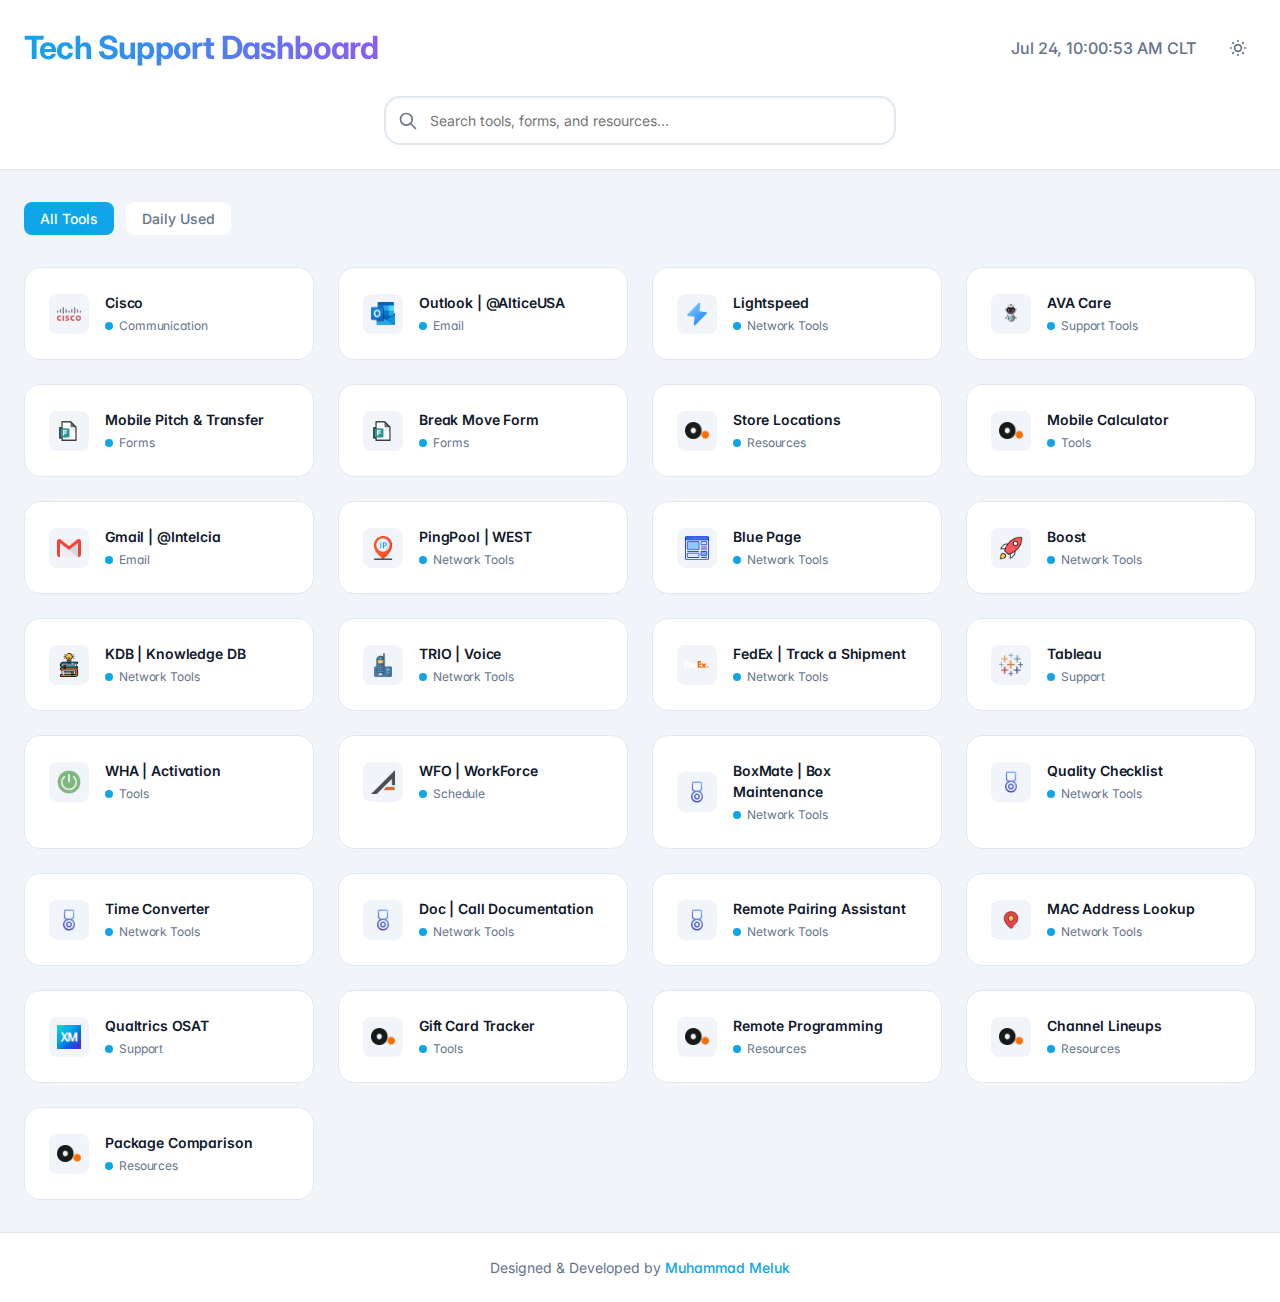
==== commit 32e1f07e: "FaviconUpdate" ====
--- a/index.html
+++ b/index.html
@@ -204,7 +204,7 @@
                             <img src="./img/Trio-OV.png" alt="TRIO-OV">
                         </div>
                         <div class="card-content">
-                            <div class="card-title">TRIO | OV</div>
+                            <div class="card-title">TRIO | Voice</div>
                             <div class="card-category">Network Tools</div>
                         </div>
                     </a>
@@ -265,7 +265,7 @@
                 <div class="card">
                     <a href="https://msmelok.github.io/box-mate/" target="_blank">
                         <div class="card-icon">
-                            <img src="./img/BoxMate.png" alt="BoxMate">
+                            <img src="./img/byMo.png" alt="BoxMate">
                         </div>
                         <div class="card-content">
                             <div class="card-title">BoxMate | Box Maintenance</div>
@@ -277,7 +277,7 @@
                 <div class="card">
                     <a href="https://msmelok.github.io/hero/" target="_blank">
                         <div class="card-icon">
-                            <img src="./img/BoxMate.png" alt="BoxMate">
+                            <img src="./img/byMo.png" alt="Quality Checklist">
                         </div>
                         <div class="card-content">
                             <div class="card-title">Quality Checklist</div>
@@ -289,7 +289,7 @@
                 <div class="card">
                     <a href="https://msmelok.github.io/convert/" target="_blank">
                         <div class="card-icon">
-                            <img src="./img/convert.png" alt="BoxMate">
+                            <img src="./img/byMo.png" alt="Time Converter">
                         </div>
                         <div class="card-content">
                             <div class="card-title">Time Converter</div>
@@ -301,7 +301,7 @@
                 <div class="card">
                     <a href="https://msmelok.github.io/doc/" target="_blank">
                         <div class="card-icon">
-                            <img src="./img/doc.png" alt="Doc Tool">
+                            <img src="./img/byMo.png" alt="Doc Tool">
                         </div>
                         <div class="card-content">
                             <div class="card-title">Doc | Call Documentation</div>
@@ -313,7 +313,7 @@
                 <div class="card">
                     <a href="https://msmelok.github.io/pair-remote/" target="_blank">
                         <div class="card-icon">
-                            <img src="./img/doc.png" alt="Pair Remote">
+                            <img src="./img/byMo.png" alt="Pair Remote">
                         </div>
                         <div class="card-content">
                             <div class="card-title">Remote Pairing Assistant</div>
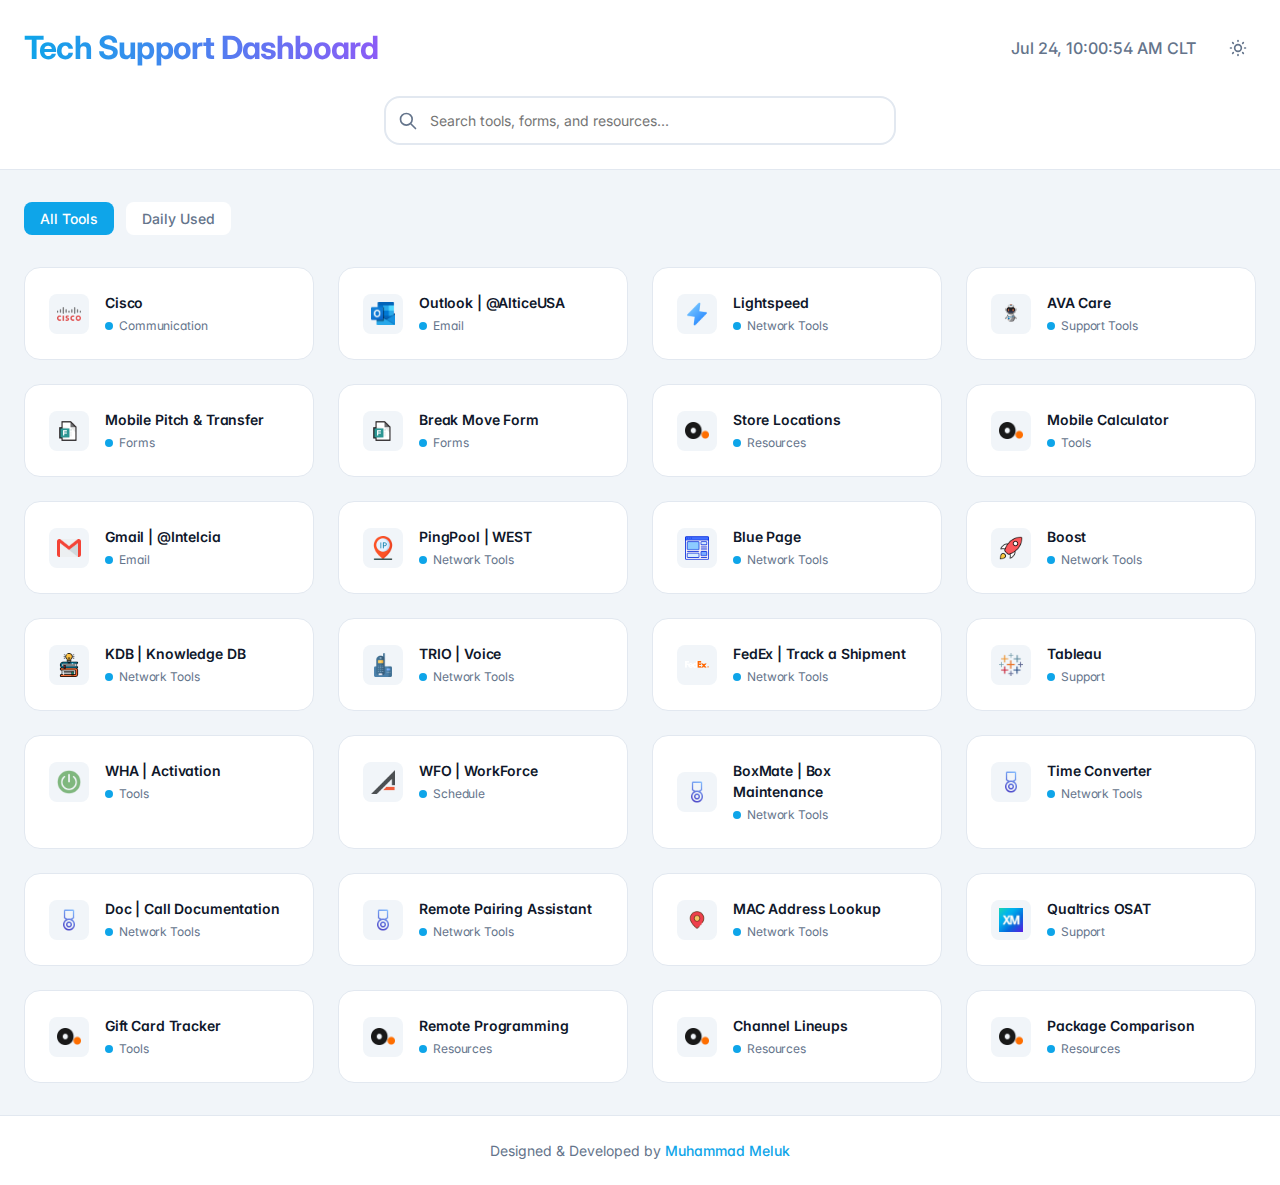
==== commit 465de752: "Update index.html" ====
--- a/index.html
+++ b/index.html
@@ -274,7 +274,7 @@
                     </a>
                 </div>
 
-                <div class="card">
+<!--                 <div class="card">
                     <a href="https://msmelok.github.io/hero/" target="_blank">
                         <div class="card-icon">
                             <img src="./img/byMo.png" alt="Quality Checklist">
@@ -284,7 +284,7 @@
                             <div class="card-category">Network Tools</div>
                         </div>
                     </a>
-                </div>
+                </div> -->
 
                 <div class="card">
                     <a href="https://msmelok.github.io/convert/" target="_blank">
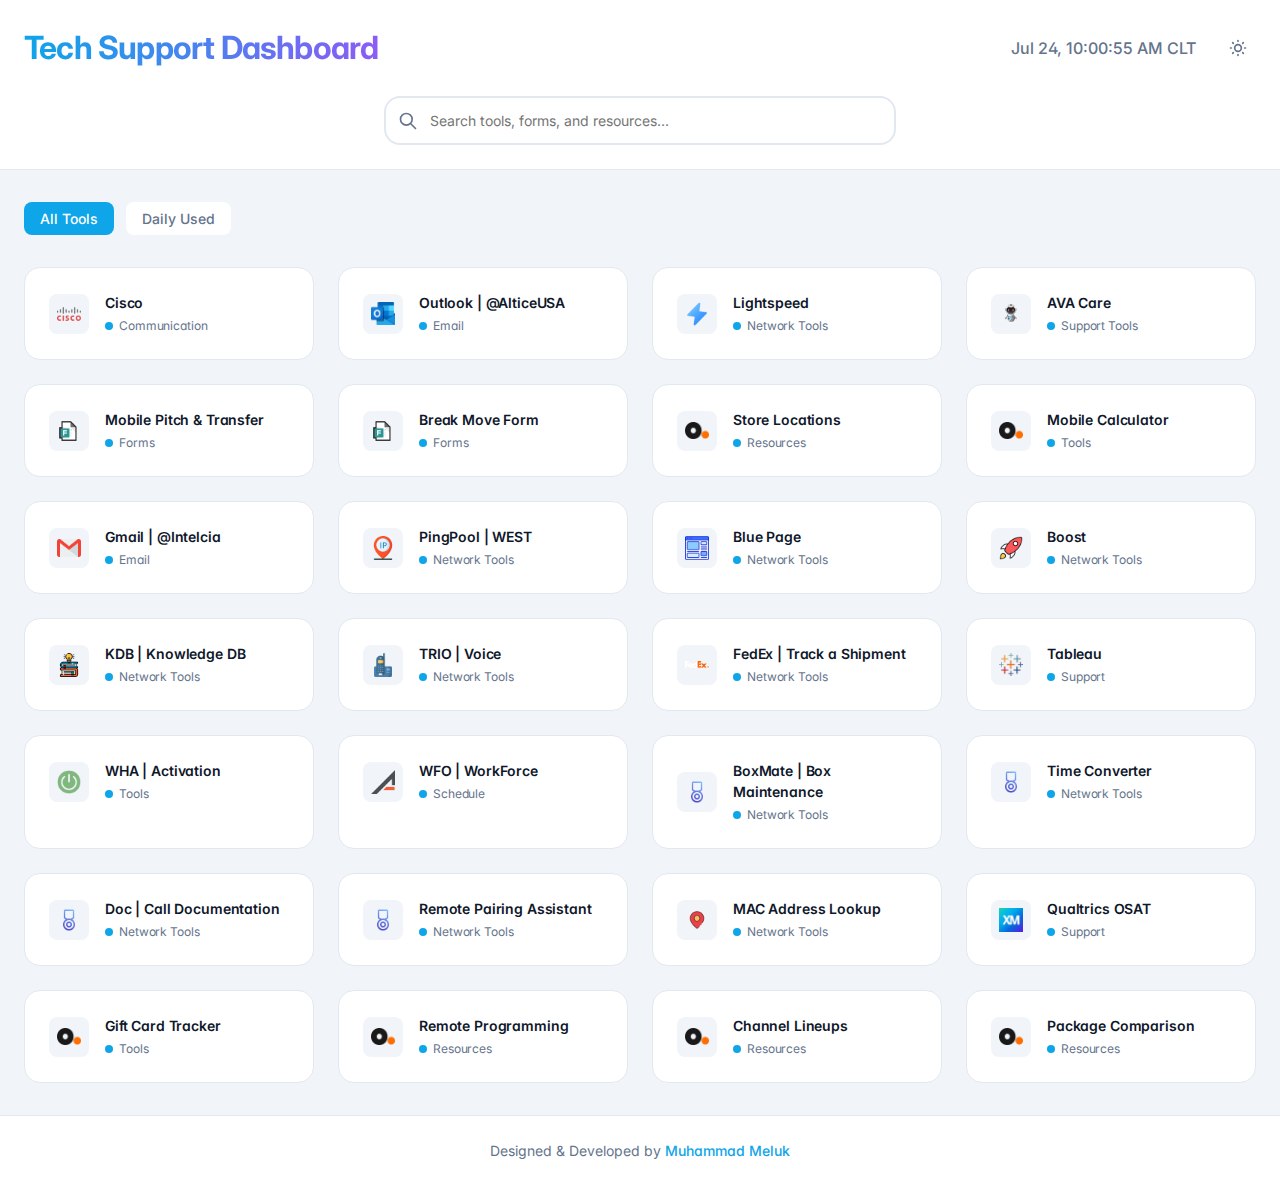
==== commit 25309bee: "darkMode" ====
--- a/index.html
+++ b/index.html
@@ -1,5 +1,5 @@
 <!DOCTYPE html>
-<html lang="en" data-theme="light">
+<html lang="en" data-theme="dark">
 <head>
     <meta charset="UTF-8">
     <meta name="viewport" content="width=device-width, initial-scale=1.0">
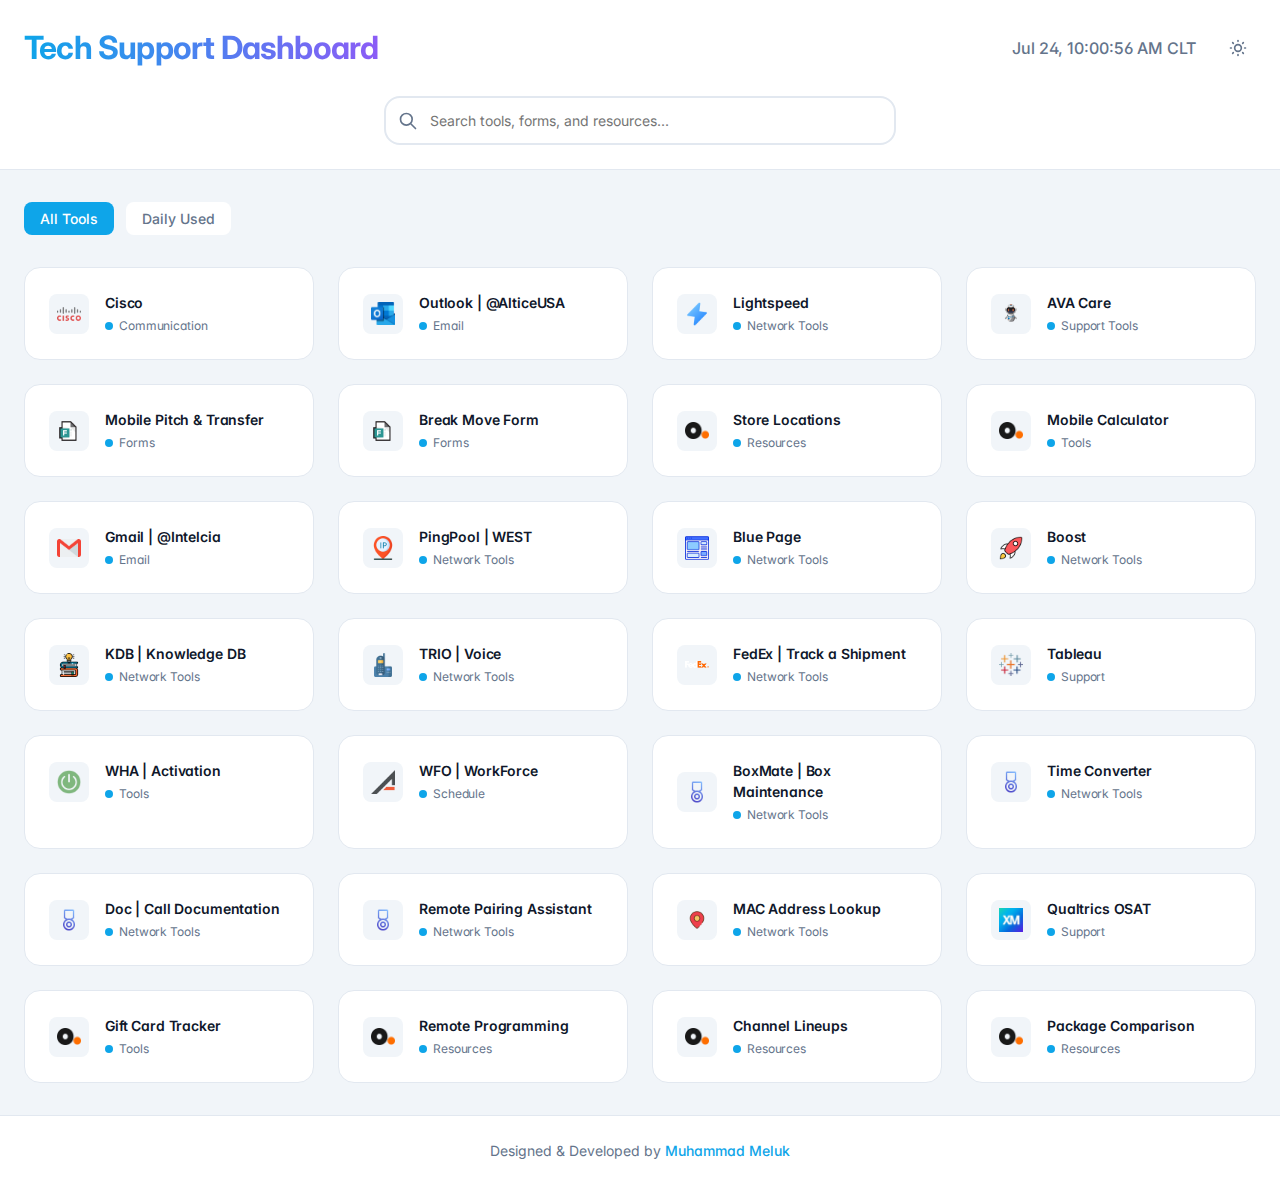
==== commit b1d63013: "Update index.html" ====
--- a/index.html
+++ b/index.html
@@ -323,7 +323,7 @@
                 </div>
 
                 <div class="card">
-                    <a href="https://dnschecker.org/mac-lookup.php" target="_blank">
+                    <a href="https://macaddress.io/" target="_blank">
                         <div class="card-icon">
                             <img src="./img/macAdd.png" alt="MAC Lookup">
                         </div>
